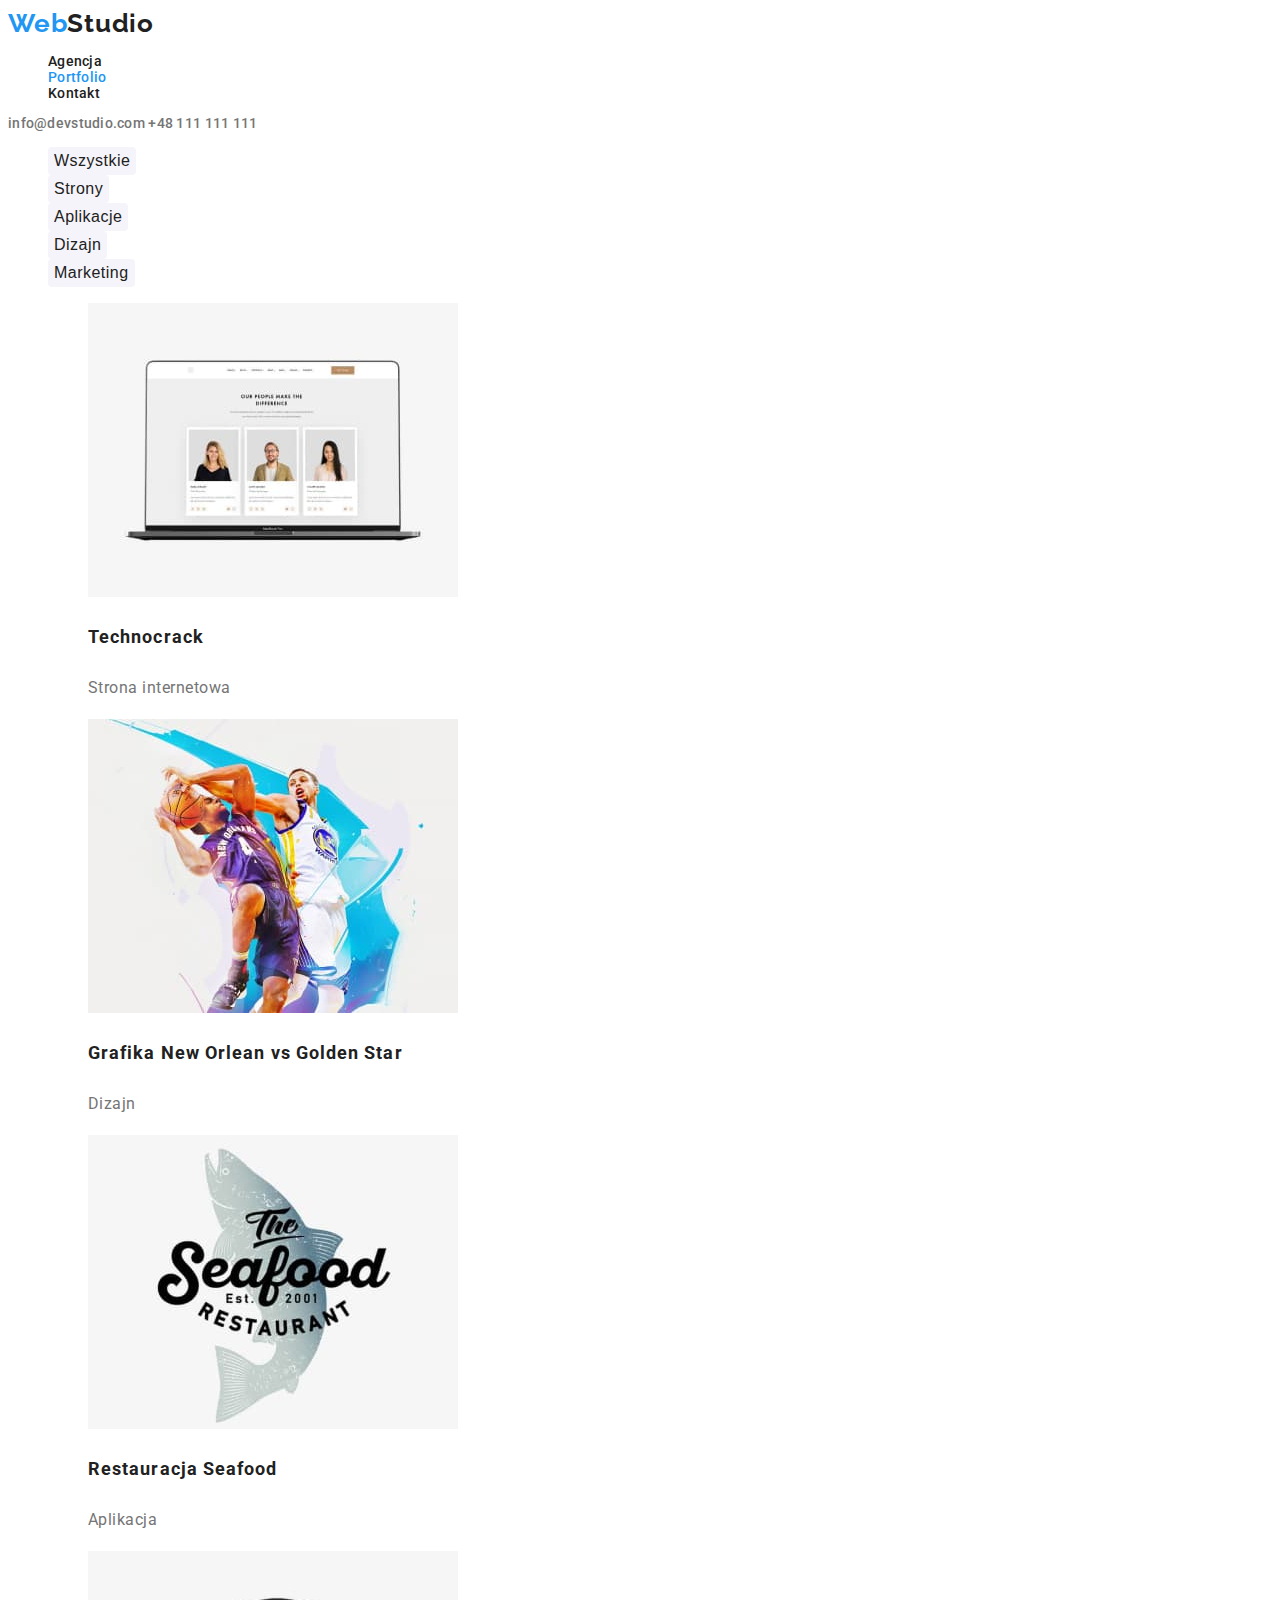
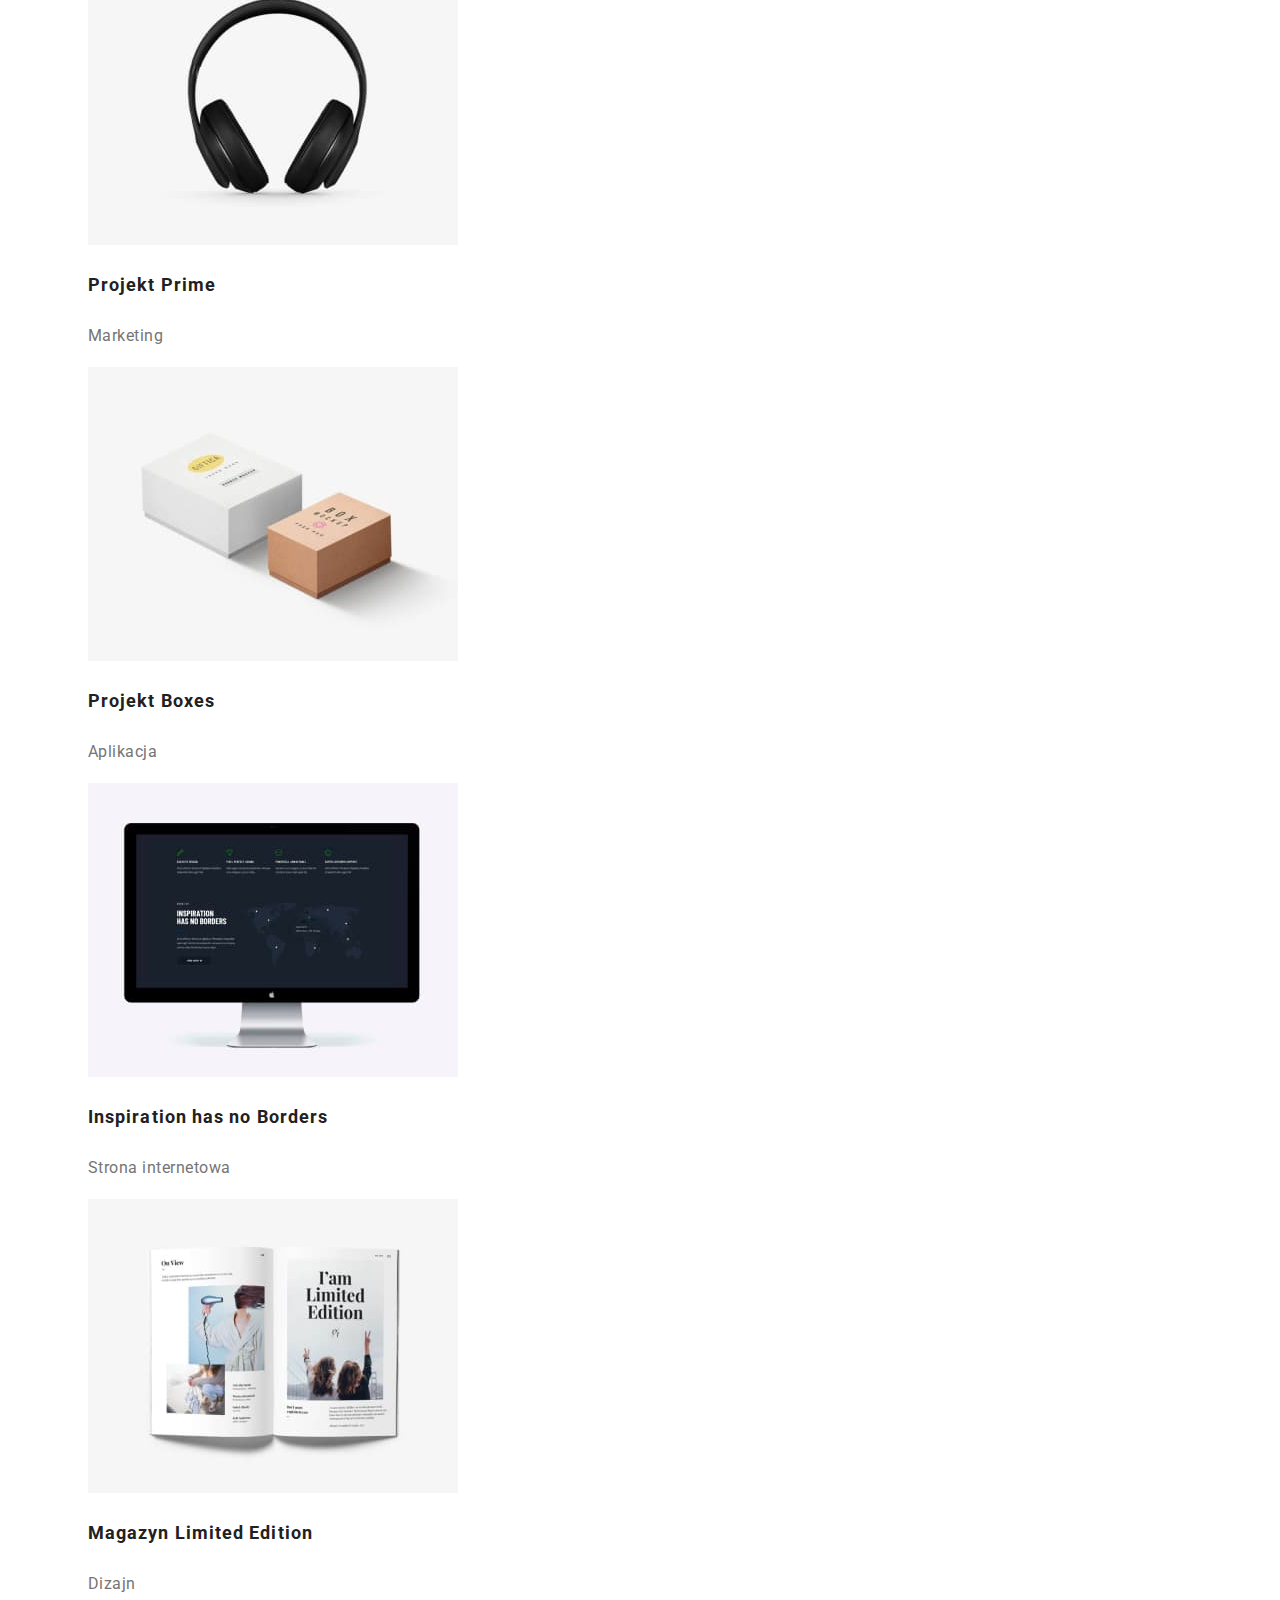
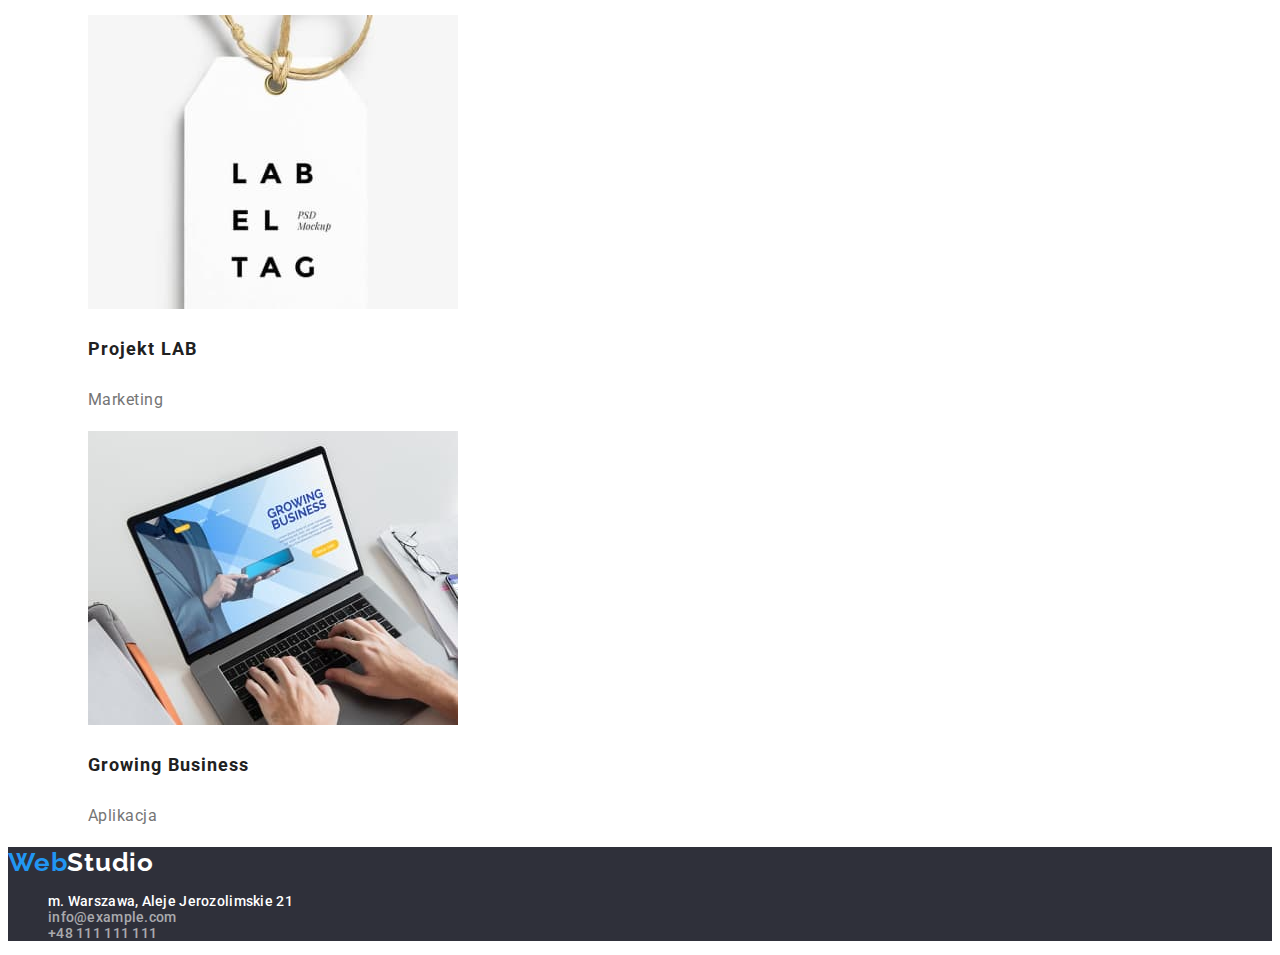
==== portfolio.html @ 9067e8f2 "Add files via upload" ====
<!DOCTYPE html>
<html lang="en">
<head>
    <meta charset="UTF-8">
    <meta http-equiv="X-UA-Compatible" content="IE=edge">
    <meta name="viewport" content="width=device-width, initial-scale=1.0">
    <link href="css/style.css" rel="stylesheet" type="text/css">
    <link rel="preconnect" href="https://fonts.googleapis.com">
    <link rel="preconnect" href="https://fonts.gstatic.com" crossorigin>
    <link href="https://fonts.googleapis.com/css2?family=Raleway:wght@700&family=Roboto:wght@400;500;700;900&display=swap"
        rel="stylesheet">
    <title>Portfolio</title>
</head>
<body>
<header class="header">
    <nav class="navigation">
        <a class="navigation-logo" href="#">Web<span>Studio</span></a>
        <ul class="navigation-list">
            <li class="navigation-list-item">
                <a class="navigation-list-link" href="#">Agencja</a>
            </li>
            <li class="navigation-list-item"><a class="navigation-list-link" href="#"><span>Portfolio</span></a>
                
            </li>
            <li class="navigation-list-item">
                <a class="navigation-list-link" href="#">Kontakt</a>
            </li>
        </ul>
    </nav>
    <address class="address">
        <a class="address-email" href="mailto:info@devstudio.com">info@devstudio.com</a>
        <a class="address-phone-number" href="tel:+48111111111">+48 111 111 111</a>
    </address>
</header>
<main>
    <section class="portfolio">
        <div class="filter-buttons">
            <ul class="filter-buttons-list">
                <li class="filter-buttons-item">
                    <button class="btn" type="button">Wszystkie</button>
                </li>
                <li class="filter-buttons-item">
                    <button class="btn" type="button">Strony</button>
                </li>
                <li class="filter-buttons-item">
                    <button class="btn" type="button">Aplikacje</button>
                </li>
                <li class="filter-buttons-item">
                    <button class="btn" type="button">Dizajn</button>
                </li>
                <li class="filter-buttons-item">
                    <button class="btn" type="button">Marketing</button>
                </li>
            </ul>
        </div>
    </section>
    <div class="portfolio-choice">
        <ul class="portfolio-list">
            <li class="portfolio-item">
                <figure class="portfolio-figure">
                    <img 
                        class="portfolio-list-img" 
                        src="images/portfolio/technocrack.jpg" 
                        alt="Technocrack"
                        width="370"
                        height="294"
                    >
                    <figcaption class="fig-description">
                        <h3>Technocrack</h3>
                        <p>Strona internetowa</p>
                    </figcaption>
                </figure>
            </li>
            <li class="portfolio-item">
                <figure class="portfolio-figure">
                    <img 
                        class="portfolio-list-img" 
                        src="images/portfolio/grafika_new_orlean.jpg" 
                        alt="Grafika New Orlean vs Golden Star" 
                        width="370" 
                        height="294"
                    >  
                    <figcaption class="fig-description">
                        <h3>Grafika New Orlean vs Golden Star</h3>
                        <p>Dizajn</p>
                    </figcaption>
                </figure>
            </li>
            <li class="portfolio-item">
                <figure class="portfolio-figure">
                    <img 
                        class="portfolio-list-img" 
                        src="images/portfolio/restauracja.jpg" 
                        alt="Restauracja Seafood" 
                        width="370" 
                        height="294"
                    >
                    <figcaption class="fig-description">
                        <h3>Restauracja Seafood</h3>
                        <p>Aplikacja</p>
                    </figcaption>
                </figure>
            </li>
            <li class="portfolio-item">
                <figure class="portfolio-figure">
                    <img 
                        class="portfolio-list-img" 
                        src="images/portfolio/projekt_prime.jpg" 
                        alt="Projekt Prime" 
                        width="370" 
                        height="294"
                    >
                    <figcaption class="fig-description">
                        <h3>Projekt Prime</h3>
                        <p>Marketing</p>
                    </figcaption>
                </figure>
            </li>
            <li class="portfolio-item">
                <figure class="portfolio-figure">
                    <img 
                        class="portfolio-list-img" 
                        src="images/portfolio/projekt_boxes.jpg" 
                        alt="Projekt Boxes" 
                        width="370" 
                        height="294"
                    >
                    <figcaption class="fig-description">
                        <h3>Projekt Boxes</h3>
                        <p>Aplikacja</p>
                    </figcaption>
                </figure>
            </li>
            <li class="portfolio-item">
                <figure class="portfolio-figure">
                    <img 
                        class="portfolio-list-img" 
                        src="images/portfolio/inspiration.jpg" 
                        alt="Inspiration has no Borders" 
                        width="370" 
                        height="294"
                    >
                    <figcaption class="fig-description">
                        <h3>Inspiration has no Borders</h3>
                        <p>Strona internetowa</p>
                    </figcaption>
                </figure>
            </li>
            <li class="portfolio-item">
                <figure class="portfolio-figure">
                    <img 
                        class="portfolio-list-img" 
                        src="images/portfolio/magazyn.jpg" 
                        alt="Magazyn Limited Edition" 
                        width="370" 
                        height="294"
                    >
                    <figcaption class="fig-description">
                        <h3>Magazyn Limited Edition</h3>
                        <p>Dizajn</p>
                    </figcaption>
                </figure>
            </li>
            <li class="portfolio-item">
                <figure class="portfolio-figure">
                    <img 
                        class="portfolio-list-img" 
                        src="images/portfolio/projekt_lab.jpg" 
                        alt="Projekt LAB" 
                        width="370" 
                        height="294"
                    >
                    <figcaption class="fig-description">
                        <h3>Projekt LAB</h3>
                        <p>Marketing</p>
                    </figcaption>
                </figure>
            </li>
            <li class="portfolio-item">
                <figure class="portfolio-figure">
                    <img 
                        class="portfolio-list-img" 
                        src="images/portfolio/growing_business.jpg" 
                        alt="Growing Business" 
                        width="370" 
                        height="294"
                    >
                    <figcaption class="fig-description">
                        <h3>Growing Business</h3>
                        <p>Aplikacja</p>
                    </figcaption>
                </figure>
            </li>
        </ul>
    </div>
</main>
<footer class="footer">
    <a class="navigation-logo" href="#">Web<span id="dark-background">Studio</span></a>
    <address class="address">
        <ul class="footer-list">
            <li class="footer-list-item">
                <a class="footer-list-link-white" href="https://goo.gl/maps/g1WJz3KEuRLDbhZs7" target="_blank">m.
                    Warszawa, Aleje Jerozolimskie 21</a>
                </li>
            <li>
                <a class="footer-list-link-grey" href="mailto:info@example.com">info@example.com</a>
            </li>
            <li>
                <a class="footer-list-link-grey" href="tel:+48111111111">+48 111 111 111</a>
            </li>
        </ul>
    </address>
</footer>
</body>
</html>
---- css/style.css ----
:root {
  --main-font: "Roboto", sans-serif;
  --secondary-font: "Raleway", sans-serif;
  --main-color: #2196f3;
  --secound-color: #757575;
  --third-color: #212121;
  --main-background: #e5e5e5;
  --grey-backgroung: #f5f4fa;
  --dark-background: #2f303a;
}
body {
  font-family: var(--main-font);
}
/*===== COMPONENTS =====*/
.address,
.navigation-list {
  font-style: normal;
  font-weight: 500;
  font-size: 14px;
  line-height: 1.143;
  letter-spacing: 0.02em;
}
.description {
  font-weight: 400;
  letter-spacing: 0.03em;
  color: var(--secound-color);
}
.third-header {
  letter-spacing: 0.03em;
  text-transform: uppercase;
  color: var(--third-color);
}
.footer {
  font-size: 14px;
  line-height: 1.714;
  letter-spacing: 0.03em;
  background-color: var(--dark-background);
}
/*===== END COMPONENTS =====*/

/*===== HEADER =====*/
.navigation-logo {
  font-family: var(--secondary-font);
  font-weight: bold;
  font-size: 26px;
  text-decoration: none;
  line-height: 1.192;
  letter-spacing: 0.03em;
  color: var(--main-color);
}
.navigation-logo span {
  color: var(--third-color);
}

.navigation-list {
  list-style: none;
}
.navigation-list-link {
  text-decoration: none;
  color: var(--third-color);
}
.navigation-list-link span {
  color: var(--main-color);
}
#dark-background {
  color: #ffffff;
}
.address-email,
.address-phone-number {
  text-decoration: none;
  color: var(--secound-color);
}
.navigation-list-link:hover,
.navigation-list-link:focus,
.address-email:hover,
.address-email:focus,
.address-phone-number:hover,
.address-phone-number:focus {
  color: var(--main-color);
}
.modal-btn {
  width: 200px;
  height: 50px;
  font-style: normal;
  font-weight: 700;
  font-size: 16px;
  line-height: 1.875;
  color: #ffffff;
  border-radius: 4px;
  border: none;
  cursor: pointer;
}

.address {
  font-style: normal;
  color: var(--secound-color);
}
/*===== END HEADER =====*/

/*===== HERO =====*/
.hero-up-side {
  background-color: var(--dark-background);
}
.main-header {
  font-weight: 900;
  font-size: 44px;
  line-height: 1.364;
  text-align: center;
  letter-spacing: 0.06em;
  text-transform: uppercase;
  color: #ffffff;
}
.modal-btn {
  background-color: var(--main-color);
}
.modal-btn:hover,
.modal-btn:focus {
  background-color: #ffffff;
  color: var(--third-color);
}
.third-header-hero {
  font-weight: 700;
  font-size: 14px;
  line-height: 1.143;
}
.hero-list {
  list-style: none;
}
.description-hero {
  font-size: 14px;
  line-height: 1.714;
}
/*===== END HERO =====*/

/*===== CZYM SIĘ ZAJMUJEMY =====*/
.secound-header {
  font-weight: 700;
  font-size: 36px;
  line-height: 1.667;
  text-align: center;
  letter-spacing: 0.03em;
  color: var(--third-color);
}
.about-img-list {
  list-style: none;
}
/*===== END CZYM SIĘ ZAJMUJEMY =====*/

/*===== NASZ ZESPÓŁ =====*/
.team {
  background-color: var(--grey-backgroung);
}
.team-img-list {
  list-style: none;
}
.third-header-team {
  font-weight: 500;
  font-size: 14px;
  line-height: 1.714;
}
.description-team {
  font-size: 16px;
  line-height: 1.187;
}
/*===== END NASZ ZESPÓŁ =====*/

/*=====  FOOTER =====*/
.footer-list {
  list-style: none;
}
.footer-list-link-white {
  text-decoration: none;
  color: #ffffff;
}
.footer-list-link-grey {
  text-decoration: none;
  color: rgba(255, 255, 255, 0.6);
}
/*===== END FOOTER =====*/

/*===== PORTFOLIO FILTER =====*/
.btn {
  font-weight: 500;
  font-size: 16px;
  line-height: 1.625;
  text-align: center;
  letter-spacing: 0.03em;
  color: var(--third-color);
  background-color: var(--grey-backgroung);
  border-radius: 4px;
  border: none;
  cursor: pointer;
}
.btn:hover,
.btn:focus {
  color: #ffffff;
  background-color: var(--main-color);
}
.filter-buttons-item {
  list-style: none;
}
/*===== END PORTFOLIO FILTER =====*/

/*===== PORTFOLIO CHOICE =====*/
.fig-description,
h3 {
  font-weight: 700;
  font-size: 18px;
  line-height: 2;
  letter-spacing: 0.06em;
  color: var(--third-color);
}
.fig-description,
p {
  font-weight: normal;
  font-size: 16px;
  line-height: 1.875;
  letter-spacing: 0.03em;
  color: var(--secound-color);
}
.portfolio-list {
  list-style: none;
}

/*===== END PORTFOLIO CHOICE =====*/

/*===== FOOTER PORTFOLIO =====*/
.footer-list-link-white:hover,
.footer-list-link-white:focus,
.footer-list-link-grey:hover,
.footer-list-link-grey:focus {
  color: var(--main-color);
}
/*===== END FOOTER PORTFOLIO =====*/
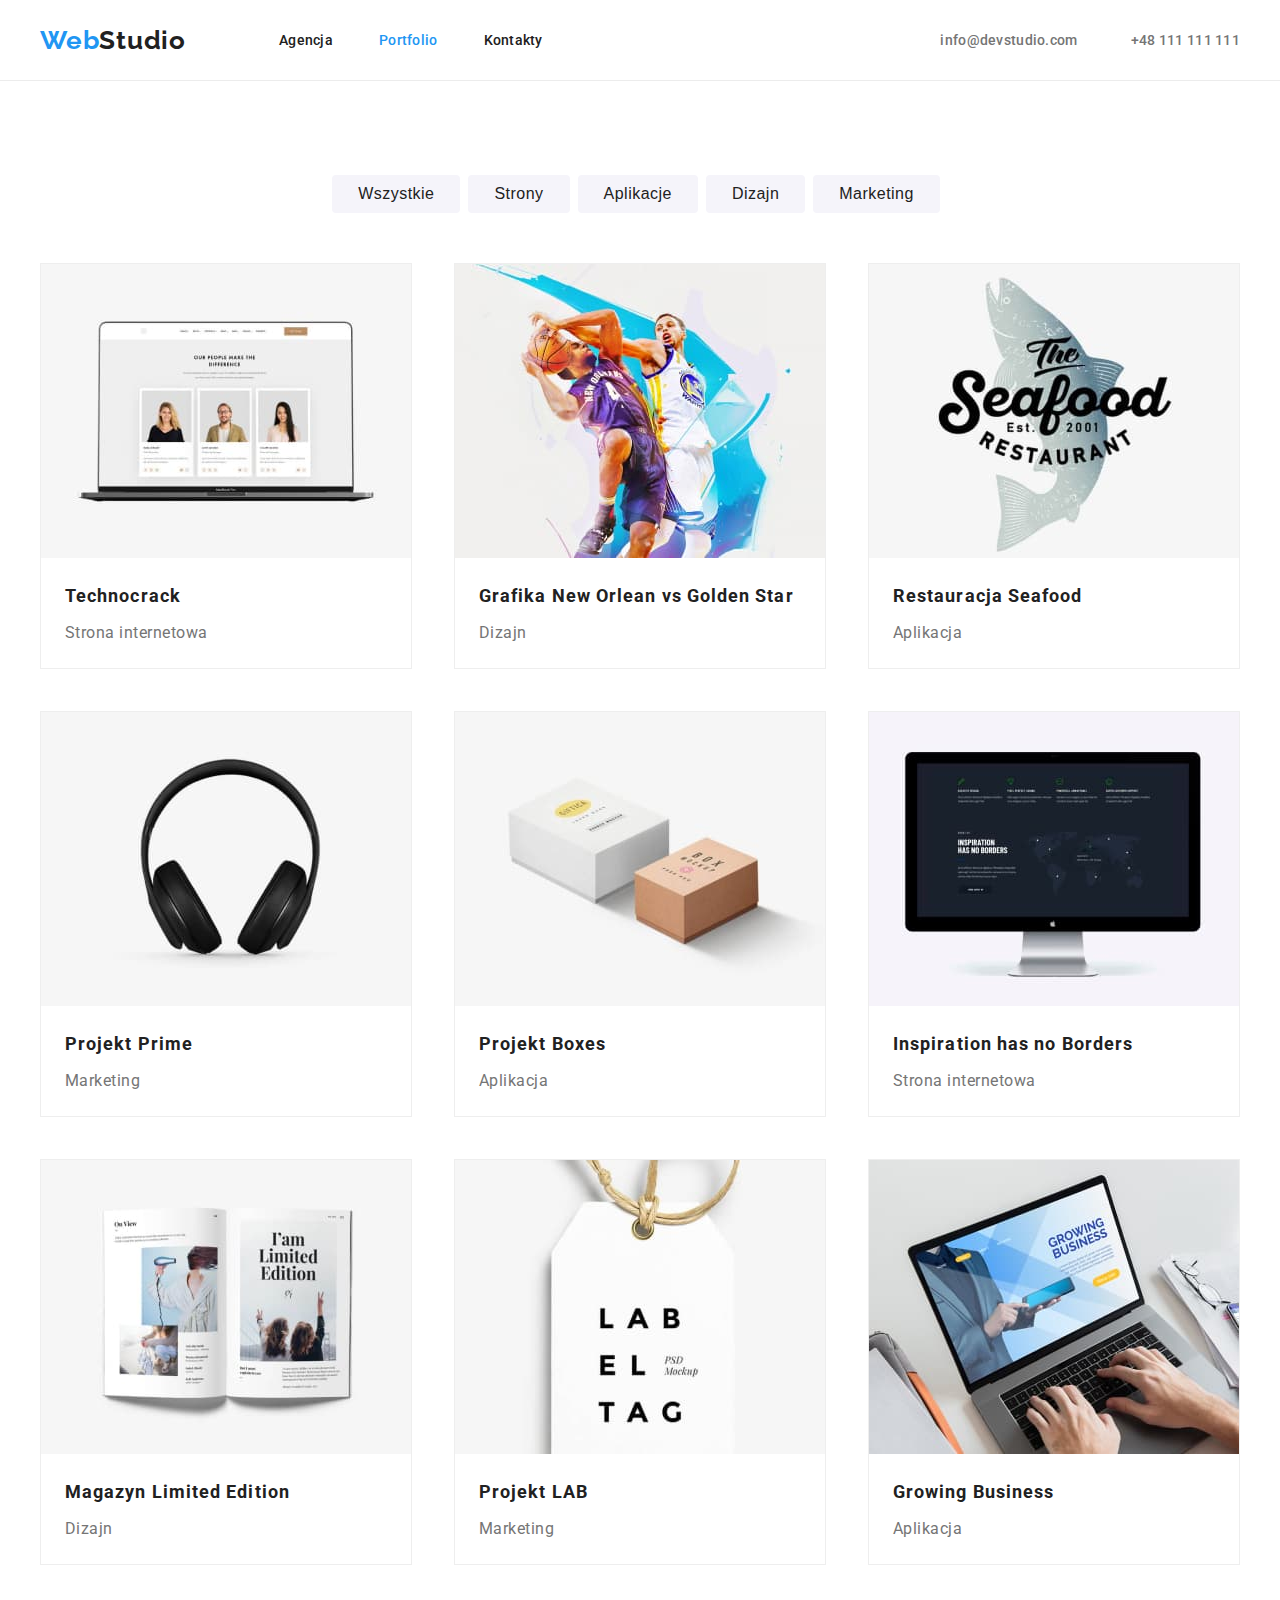
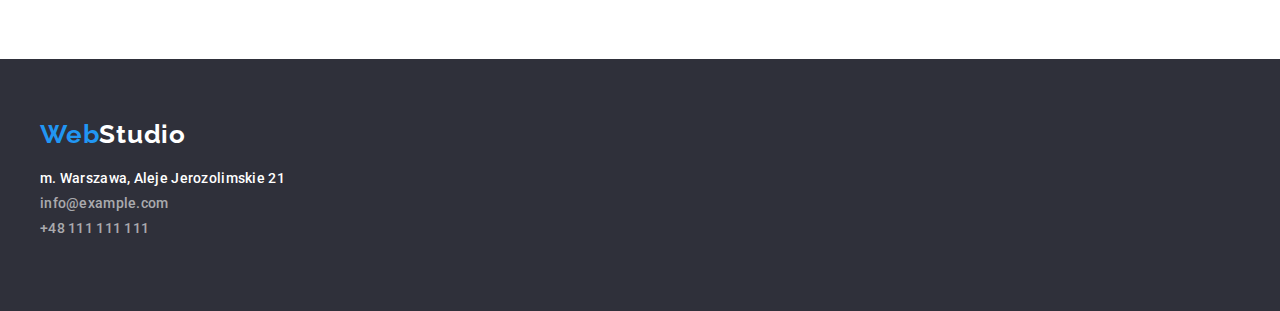
==== commit 0d61cd65: "Add files via upload" ====
--- a/portfolio.html
+++ b/portfolio.html
@@ -13,7 +13,8 @@
 </head>
 <body>
 <header class="header">
-    <nav class="navigation">
+    <div class="container">
+      <nav class="navigation">
         <a class="navigation-logo" href="#">Web<span>Studio</span></a>
         <ul class="navigation-list">
             <li class="navigation-list-item">
@@ -23,40 +24,43 @@
                 
             </li>
             <li class="navigation-list-item">
-                <a class="navigation-list-link" href="#">Kontakt</a>
+                <a class="navigation-list-link" href="#">Kontakty</a>
             </li>
         </ul>
     </nav>
     <address class="address">
         <a class="address-email" href="mailto:info@devstudio.com">info@devstudio.com</a>
         <a class="address-phone-number" href="tel:+48111111111">+48 111 111 111</a>
-    </address>
+    </address>  
+    </div>
+    
 </header>
 <main>
     <section class="portfolio">
-        <div class="filter-buttons">
+        <div class="filter-buttons container">
             <ul class="filter-buttons-list">
                 <li class="filter-buttons-item">
-                    <button class="btn" type="button">Wszystkie</button>
-                </li>
-                <li class="filter-buttons-item">
-                    <button class="btn" type="button">Strony</button>
-                </li>
-                <li class="filter-buttons-item">
-                    <button class="btn" type="button">Aplikacje</button>
-                </li>
-                <li class="filter-buttons-item">
-                    <button class="btn" type="button">Dizajn</button>
-                </li>
-                <li class="filter-buttons-item">
-                    <button class="btn" type="button">Marketing</button>
+                    <button class="btn" type="button"><span class="span-btn">Wszystkie</span></button>
+                </li>
+                <li class="filter-buttons-item">
+                    <button class="btn" type="button"><span class="span-btn">Strony</span></button>
+                </li>
+                <li class="filter-buttons-item">
+                    <button class="btn" type="button"><span class="span-btn">Aplikacje</span></button>
+                </li>
+                <li class="filter-buttons-item">
+                    <button class="btn" type="button"><span class="span-btn">Dizajn</span></button>
+                </li>
+                <li class="filter-buttons-item">
+                    <button class="btn" type="button"><span class="span-btn">Marketing</span></button>
                 </li>
             </ul>
         </div>
     </section>
-    <div class="portfolio-choice">
+    <section class="choice">
+      <div class="portfolio-choice container">
         <ul class="portfolio-list">
-            <li class="portfolio-item">
+            <li class="portfolio-list-item">
                 <figure class="portfolio-figure">
                     <img 
                         class="portfolio-list-img" 
@@ -71,7 +75,7 @@
                     </figcaption>
                 </figure>
             </li>
-            <li class="portfolio-item">
+            <li class="portfolio-list-item">
                 <figure class="portfolio-figure">
                     <img 
                         class="portfolio-list-img" 
@@ -86,7 +90,7 @@
                     </figcaption>
                 </figure>
             </li>
-            <li class="portfolio-item">
+            <li class="portfolio-list-item">
                 <figure class="portfolio-figure">
                     <img 
                         class="portfolio-list-img" 
@@ -101,7 +105,7 @@
                     </figcaption>
                 </figure>
             </li>
-            <li class="portfolio-item">
+            <li class="portfolio-list-item">
                 <figure class="portfolio-figure">
                     <img 
                         class="portfolio-list-img" 
@@ -116,7 +120,7 @@
                     </figcaption>
                 </figure>
             </li>
-            <li class="portfolio-item">
+            <li class="portfolio-list-item">
                 <figure class="portfolio-figure">
                     <img 
                         class="portfolio-list-img" 
@@ -131,7 +135,7 @@
                     </figcaption>
                 </figure>
             </li>
-            <li class="portfolio-item">
+            <li class="portfolio-list-item">
                 <figure class="portfolio-figure">
                     <img 
                         class="portfolio-list-img" 
@@ -146,7 +150,7 @@
                     </figcaption>
                 </figure>
             </li>
-            <li class="portfolio-item">
+            <li class="portfolio-list-item">
                 <figure class="portfolio-figure">
                     <img 
                         class="portfolio-list-img" 
@@ -161,7 +165,7 @@
                     </figcaption>
                 </figure>
             </li>
-            <li class="portfolio-item">
+            <li class="portfolio-list-item">
                 <figure class="portfolio-figure">
                     <img 
                         class="portfolio-list-img" 
@@ -176,7 +180,7 @@
                     </figcaption>
                 </figure>
             </li>
-            <li class="portfolio-item">
+            <li class="portfolio-list-item">
                 <figure class="portfolio-figure">
                     <img 
                         class="portfolio-list-img" 
@@ -192,24 +196,29 @@
                 </figure>
             </li>
         </ul>
-    </div>
+    </div>  
+    </section>
 </main>
 <footer class="footer">
-    <a class="navigation-logo" href="#">Web<span id="dark-background">Studio</span></a>
-    <address class="address">
-        <ul class="footer-list">
-            <li class="footer-list-item">
-                <a class="footer-list-link-white" href="https://goo.gl/maps/g1WJz3KEuRLDbhZs7" target="_blank">m.
-                    Warszawa, Aleje Jerozolimskie 21</a>
-                </li>
-            <li>
-                <a class="footer-list-link-grey" href="mailto:info@example.com">info@example.com</a>
-            </li>
-            <li>
-                <a class="footer-list-link-grey" href="tel:+48111111111">+48 111 111 111</a>
-            </li>
-        </ul>
-    </address>
+    <div class="container">
+        <nav class="navigation">
+            <a class="navigation-logo" href="#">Web<span id="dark-background">Studio</span></a>
+        </nav>
+        <address class="address">
+            <ul class="footer-list">
+                <li class="footer-list-item">
+                    <a class="footer-list-link-white" href="https://goo.gl/maps/g1WJz3KEuRLDbhZs7" target="_blank">m.
+                        Warszawa, Aleje Jerozolimskie 21</a>
+                </li>
+                <li class="footer-list-item">
+                    <a class="footer-list-link-grey" href="mailto:info@example.com">info@example.com</a>
+                </li>
+                <li class="footer-list-item">
+                    <a class="footer-list-link-grey" href="tel:+48111111111">+48 111 111 111</a>
+                </li>
+            </ul>
+        </address>
+    </div>
 </footer>
 </body>
 </html>--- a/css/style.css
+++ b/css/style.css
@@ -8,8 +8,32 @@
   --grey-backgroung: #f5f4fa;
   --dark-background: #2f303a;
 }
+body,
+h1,
+h2,
+h3,
+h4,
+h5,
+h6,
+p,
+ul {
+  text-align: center;
+  margin: 0;
+  padding: 0;
+}
 body {
+  box-sizing: border-box;
   font-family: var(--main-font);
+  max-width: 1600px;
+}
+img {
+  display: block;
+}
+.container {
+  width: 1200px;
+  padding: 0 15px;
+  align-items: center;
+  margin: 0 auto;
 }
 /*===== COMPONENTS =====*/
 .address,
@@ -31,6 +55,7 @@
   color: var(--third-color);
 }
 .footer {
+  height: 252px;
   font-size: 14px;
   line-height: 1.714;
   letter-spacing: 0.03em;
@@ -39,10 +64,29 @@
 /*===== END COMPONENTS =====*/
 
 /*===== HEADER =====*/
+.header {
+  border-bottom: 1px solid #ececec;
+}
+.header .container {
+  display: flex;
+  align-items: center;
+  height: 80px;
+}
+.navigation {
+  display: flex;
+}
+.navigation-list {
+  display: flex;
+  align-items: center;
+}
+.navigation-list-item:not(:last-child) {
+  margin-right: 46px;
+}
 .navigation-logo {
   font-family: var(--secondary-font);
   font-weight: bold;
   font-size: 26px;
+  margin-right: 93px;
   text-decoration: none;
   line-height: 1.192;
   letter-spacing: 0.03em;
@@ -87,8 +131,15 @@
   line-height: 1.875;
   color: #ffffff;
   border-radius: 4px;
+  box-shadow: 0px 4px 4px rgba(0, 0, 0, 0.15);
   border: none;
   cursor: pointer;
+}
+.header .address {
+  margin-left: auto;
+}
+.header .address-email {
+  margin-right: 50px;
 }
 
 .address {
@@ -98,20 +149,32 @@
 /*===== END HEADER =====*/
 
 /*===== HERO =====*/
+.hero {
+  background-color: var(--dark-background);
+}
 .hero-up-side {
-  background-color: var(--dark-background);
+  display: flex;
+  flex-direction: column;
+  align-items: center;
+  justify-content: center;
+  height: 600px;
 }
 .main-header {
+  width: 696px;
+  height: 120px;
   font-weight: 900;
   font-size: 44px;
+  text-transform: uppercase;
   line-height: 1.364;
   text-align: center;
   letter-spacing: 0.06em;
-  text-transform: uppercase;
   color: #ffffff;
 }
 .modal-btn {
+  width: 200px;
+  height: 50px;
   background-color: var(--main-color);
+  margin-top: 30px;
 }
 .modal-btn:hover,
 .modal-btn:focus {
@@ -119,21 +182,67 @@
   color: var(--third-color);
 }
 .third-header-hero {
+  width: 270px;
+  height: 16px;
   font-weight: 700;
   font-size: 14px;
+  margin-bottom: 10px;
   line-height: 1.143;
+  text-align: left;
 }
 .hero-list {
   list-style: none;
+  display: flex;
+  margin-top: 94px;
+}
+.hero-list-item:first-child {
+  margin-right: 30px;
+}
+.hero-list-item:nth-child(2) {
+  margin-right: 30px;
+}
+.hero-list-item:nth-child(3) {
+  margin-right: 30px;
 }
 .description-hero {
+  width: 270px;
+  height: 75px;
   font-size: 14px;
   line-height: 1.714;
+  text-align: start;
 }
 /*===== END HERO =====*/
 
 /*===== CZYM SIĘ ZAJMUJEMY =====*/
-.secound-header {
+.about {
+  margin-top: 94px;
+}
+.secound-header-about {
+  font-weight: 700;
+  font-size: 36px;
+  margin-bottom: 50px;
+  line-height: 1.667;
+  text-align: center;
+  letter-spacing: 0.03em;
+  color: var(--third-color);
+}
+.about-img-list {
+  display: flex;
+  list-style: none;
+  justify-content: space-between;
+}
+
+/*===== END CZYM SIĘ ZAJMUJEMY =====*/
+
+/*===== NASZ ZESPÓŁ =====*/
+.team {
+  background-color: var(--grey-backgroung);
+  margin-top: 94px;
+  height: 648px;
+}
+.secound-header-team {
+  padding-top: 94px;
+  margin-bottom: 50px;
   font-weight: 700;
   font-size: 36px;
   line-height: 1.667;
@@ -141,32 +250,52 @@
   letter-spacing: 0.03em;
   color: var(--third-color);
 }
-.about-img-list {
-  list-style: none;
-}
-/*===== END CZYM SIĘ ZAJMUJEMY =====*/
-
-/*===== NASZ ZESPÓŁ =====*/
-.team {
-  background-color: var(--grey-backgroung);
-}
 .team-img-list {
-  list-style: none;
+  display: flex;
+  justify-content: space-between;
+  list-style: none;
+}
+.team-img-list-img {
+  box-shadow: 0px 1px 3px rgba(0, 0, 0, 0.12), 0px 1px 1px rgba(0, 0, 0, 0.14),
+    0px 2px 1px rgba(0, 0, 0, 0.2);
 }
 .third-header-team {
+  padding-top: 30px;
+  padding-bottom: 10px;
   font-weight: 500;
   font-size: 14px;
   line-height: 1.714;
+  background-color: #ffffff;
+  text-transform: none;
+  box-shadow: 0px 1px 3px rgba(0, 0, 0, 0.12), 0px 1px 1px rgba(0, 0, 0, 0.14),
+    0px 2px 1px rgba(0, 0, 0, 0.2);
 }
 .description-team {
   font-size: 16px;
   line-height: 1.187;
+  background-color: #ffffff;
+  text-transform: none;
+  padding-bottom: 30px;
+  box-shadow: 0px 1px 3px rgba(0, 0, 0, 0.12), 0px 1px 1px rgba(0, 0, 0, 0.14),
+    0px 2px 1px rgba(0, 0, 0, 0.2);
+  border-radius: 0px 0px 4px 4px;
 }
 /*===== END NASZ ZESPÓŁ =====*/
 
 /*=====  FOOTER =====*/
+.footer .container {
+  padding-top: 60px;
+  padding-bottom: 60px;
+}
 .footer-list {
-  list-style: none;
+  display: flex;
+  flex-direction: column;
+  margin-top: 20px;
+  text-align: start;
+  list-style: none;
+}
+.footer-list-item {
+  margin-bottom: 9px;
 }
 .footer-list-link-white {
   text-decoration: none;
@@ -180,10 +309,11 @@
 
 /*===== PORTFOLIO FILTER =====*/
 .btn {
+  height: 38px;
+  margin-right: 8px;
   font-weight: 500;
   font-size: 16px;
   line-height: 1.625;
-  text-align: center;
   letter-spacing: 0.03em;
   color: var(--third-color);
   background-color: var(--grey-backgroung);
@@ -191,10 +321,21 @@
   border: none;
   cursor: pointer;
 }
+.span-btn {
+  padding: 0px 20px;
+}
 .btn:hover,
 .btn:focus {
   color: #ffffff;
   background-color: var(--main-color);
+  box-shadow: 0px 3px 1px rgba(0, 0, 0, 0.1), 0px 1px 2px rgba(0, 0, 0, 0.08),
+    0px 2px 2px rgba(0, 0, 0, 0.12);
+}
+
+.filter-buttons-list {
+  display: flex;
+  justify-content: center;
+  margin-top: 94px;
 }
 .filter-buttons-item {
   list-style: none;
@@ -202,33 +343,63 @@
 /*===== END PORTFOLIO FILTER =====*/
 
 /*===== PORTFOLIO CHOICE =====*/
-.fig-description,
-h3 {
+.choice {
+  margin-top: 50px;
+}
+.fig-description h3 {
+  width: 322px;
+  height: 36px;
+  margin: 20px 24px 4px 24px;
   font-weight: 700;
   font-size: 18px;
   line-height: 2;
+  text-align: left;
   letter-spacing: 0.06em;
   color: var(--third-color);
 }
-.fig-description,
-p {
+.fig-description p {
+  width: 322px;
+  height: 30px;
+  margin: 0px 24px 20px 24px;
   font-weight: normal;
   font-size: 16px;
   line-height: 1.875;
+  text-align: left;
   letter-spacing: 0.03em;
   color: var(--secound-color);
 }
 .portfolio-list {
-  list-style: none;
-}
-
+  display: flex;
+  flex-wrap: wrap;
+  list-style: none;
+}
+.portfolio-list-item:first-child,
+.portfolio-list-item:nth-child(2),
+.portfolio-list-item:nth-child(4),
+.portfolio-list-item:nth-child(5),
+.portfolio-list-item:nth-child(7),
+.portfolio-list-item:nth-child(8) {
+  margin-right: 42px;
+}
+.portfolio-list-item:first-child,
+.portfolio-list-item:nth-child(2),
+.portfolio-list-item:nth-child(4),
+.portfolio-list-item:nth-child(5) {
+  margin-bottom: 42px;
+}
+.portfolio-list-item:nth-child(7),
+.portfolio-list-item:nth-child(8),
+.portfolio-list-item:last-child {
+  margin-bottom: 94px;
+}
+.portfolio-figure {
+  width: 370px;
+  height: 404px;
+  margin: 0px;
+  background: #ffffff;
+  border: 1px solid #eeeeee;
+}
 /*===== END PORTFOLIO CHOICE =====*/
 
 /*===== FOOTER PORTFOLIO =====*/
-.footer-list-link-white:hover,
-.footer-list-link-white:focus,
-.footer-list-link-grey:hover,
-.footer-list-link-grey:focus {
-  color: var(--main-color);
-}
-/*===== END FOOTER PORTFOLIO =====*/+/*===== END FOOTER PORTFOLIO =====*/
